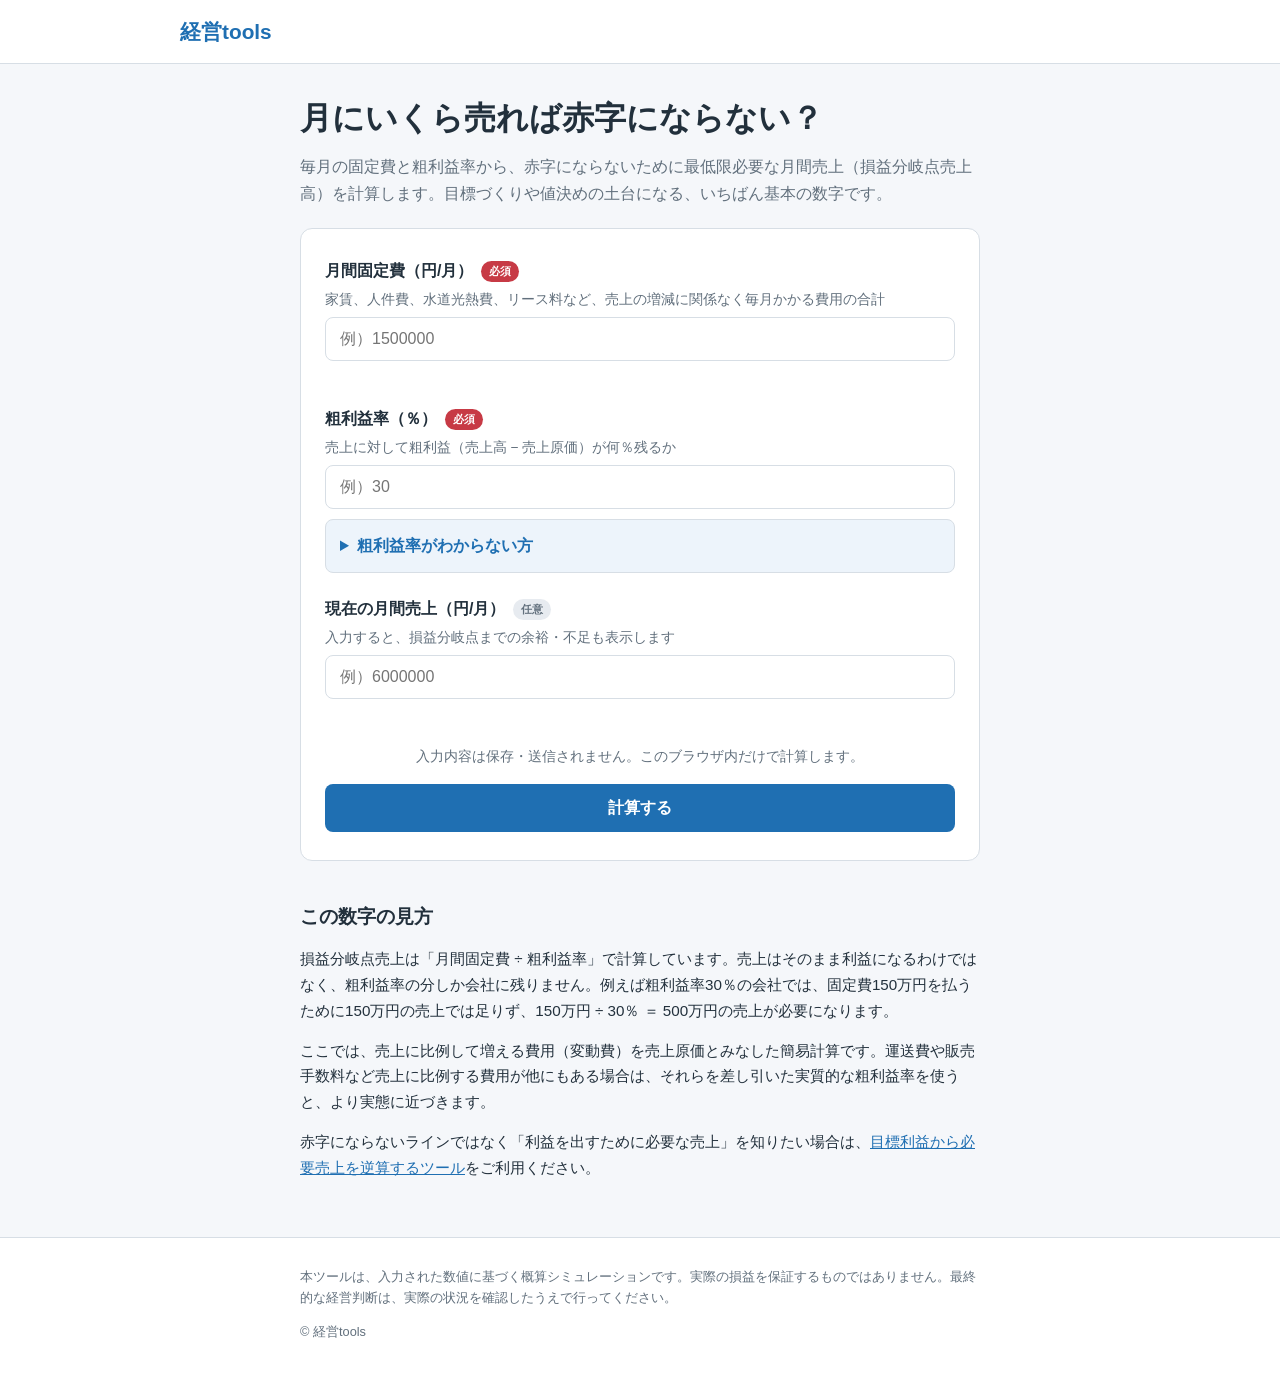
==== breakeven/index.html @ cab53074 "feat: add break-even point simulator Co-Authored-By: Claude Fable 5 <noreply@anthropic.com>" ====
<!DOCTYPE html>
<html lang="ja">
<head>
  <meta charset="UTF-8">
  <meta name="viewport" content="width=device-width, initial-scale=1">
  <title>月にいくら売れば赤字にならない？損益分岐点シミュレーター｜経営tools</title>
  <meta name="description" content="月間の固定費と粗利益率を入れるだけで、赤字にならないために必要な月間売上（損益分岐点売上高）を無料で計算します。登録不要・入力内容は保存されません。">
  <link rel="canonical" href="https://keiei-tools.jp/breakeven/">
  <meta property="og:type" content="website">
  <meta property="og:site_name" content="経営tools">
  <meta property="og:title" content="月にいくら売れば赤字にならない？（損益分岐点）">
  <meta property="og:description" content="月間固定費と粗利益率から、赤字にならないために必要な月間売上を無料で計算できます。">
  <meta property="og:url" content="https://keiei-tools.jp/breakeven/">
  <meta name="twitter:card" content="summary">
  <link rel="stylesheet" href="../css/style.css">
</head>
<body>
  <header class="site-header">
    <div class="container">
      <a class="site-logo" href="../">経営tools</a>
    </div>
  </header>

  <main class="container narrow">
    <h1 class="page-title">月にいくら売れば赤字にならない？</h1>
    <p class="page-lead">毎月の固定費と粗利益率から、赤字にならないために最低限必要な月間売上（損益分岐点売上高）を計算します。目標づくりや値決めの土台になる、いちばん基本の数字です。</p>

    <form id="breakeven-form" class="panel" novalidate autocomplete="off">
      <div class="field">
        <label for="monthly-fixed-cost">月間固定費（円/月）<span class="badge badge-required">必須</span></label>
        <p class="field-desc" id="monthly-fixed-cost-desc">家賃、人件費、水道光熱費、リース料など、売上の増減に関係なく毎月かかる費用の合計</p>
        <input type="number" id="monthly-fixed-cost" inputmode="numeric" min="0" step="1" placeholder="例）1500000" aria-describedby="monthly-fixed-cost-desc monthly-fixed-cost-error">
        <p class="field-aid" id="monthly-fixed-cost-aid"></p>
        <p class="field-error" id="monthly-fixed-cost-error" hidden></p>
      </div>

      <div class="field">
        <label for="gross-margin">粗利益率（％）<span class="badge badge-required">必須</span></label>
        <p class="field-desc" id="gross-margin-desc">売上に対して粗利益（売上高 − 売上原価）が何％残るか</p>
        <input type="number" id="gross-margin" inputmode="decimal" min="0" max="100" step="0.1" placeholder="例）30" aria-describedby="gross-margin-desc gross-margin-error">
        <p class="field-error" id="gross-margin-error" hidden></p>

        <details class="margin-helper">
          <summary>粗利益率がわからない方</summary>
          <div class="margin-helper-body">
            <p class="field-desc">直近1年間など、わかる範囲の「売上高」と「売上原価」を入力してください。粗利益率 ＝（売上高 − 売上原価）÷ 売上高 × 100 で計算し、上の入力欄に反映します。</p>
            <div class="field">
              <label for="helper-sales">売上高（円）</label>
              <input type="number" id="helper-sales" inputmode="numeric" min="0" step="1" placeholder="例）100000000" aria-describedby="helper-sales-error">
              <p class="field-aid" id="helper-sales-aid"></p>
              <p class="field-error" id="helper-sales-error" hidden></p>
            </div>
            <div class="field">
              <label for="helper-cost">売上原価（円）</label>
              <input type="number" id="helper-cost" inputmode="numeric" min="0" step="1" placeholder="例）70000000" aria-describedby="helper-cost-error">
              <p class="field-aid" id="helper-cost-aid"></p>
              <p class="field-error" id="helper-cost-error" hidden></p>
            </div>
            <button type="button" class="btn btn-secondary" id="apply-margin">粗利益率を計算して反映</button>
            <p class="field-error" id="margin-helper-error" hidden></p>
            <p class="helper-result" id="margin-helper-result" hidden></p>
          </div>
        </details>
      </div>

      <div class="field">
        <label for="current-sales">現在の月間売上（円/月）<span class="badge badge-optional">任意</span></label>
        <p class="field-desc" id="current-sales-desc">入力すると、損益分岐点までの余裕・不足も表示します</p>
        <input type="number" id="current-sales" inputmode="numeric" min="0" step="1" placeholder="例）6000000" aria-describedby="current-sales-desc current-sales-error">
        <p class="field-aid" id="current-sales-aid"></p>
        <p class="field-error" id="current-sales-error" hidden></p>
      </div>

      <p class="privacy-note">入力内容は保存・送信されません。このブラウザ内だけで計算します。</p>

      <button type="submit" class="btn btn-primary btn-block">計算する</button>
    </form>

    <section id="result" class="result" aria-live="polite" hidden></section>

    <section class="explain">
      <h2>この数字の見方</h2>
      <p>損益分岐点売上は「月間固定費 ÷ 粗利益率」で計算しています。売上はそのまま利益になるわけではなく、粗利益率の分しか会社に残りません。例えば粗利益率30％の会社では、固定費150万円を払うために150万円の売上では足りず、150万円 ÷ 30％ ＝ 500万円の売上が必要になります。</p>
      <p>ここでは、売上に比例して増える費用（変動費）を売上原価とみなした簡易計算です。運送費や販売手数料など売上に比例する費用が他にもある場合は、それらを差し引いた実質的な粗利益率を使うと、より実態に近づきます。</p>
      <p>赤字にならないラインではなく「利益を出すために必要な売上」を知りたい場合は、<a href="../target-profit/">目標利益から必要売上を逆算するツール</a>をご利用ください。</p>
    </section>
  </main>

  <footer class="site-footer">
    <div class="container narrow">
      <p class="disclaimer">本ツールは、入力された数値に基づく概算シミュレーションです。実際の損益を保証するものではありません。最終的な経営判断は、実際の状況を確認したうえで行ってください。</p>
      <p class="copyright">© 経営tools</p>
    </div>
  </footer>

  <script src="../js/common.js" defer></script>
  <script src="../js/breakeven.js" defer></script>
</body>
</html>
---- css/style.css ----
/* ============================================================
   経営tools 共通スタイル
   - 外部フォント・フレームワーク不使用（OS標準の日本語フォント）
   - 清潔感・信頼感・数字の読みやすさを優先
   ============================================================ */

:root {
  --color-bg: #f5f7fa;
  --color-surface: #ffffff;
  --color-text: #22303c;
  --color-muted: #62707d;
  --color-primary: #1f6fb2;
  --color-primary-dark: #185a91;
  --color-accent-bg: #edf4fb;
  --color-border: #d7dee5;
  --color-error: #c73a45;
  --color-success: #1e7e4d;
}

* {
  box-sizing: border-box;
}

html {
  -webkit-text-size-adjust: 100%;
}

body {
  margin: 0;
  background: var(--color-bg);
  color: var(--color-text);
  font-family: -apple-system, BlinkMacSystemFont, "Segoe UI",
    "Hiragino Kaku Gothic ProN", "Hiragino Sans", "Yu Gothic UI",
    "Yu Gothic", "Meiryo", sans-serif;
  font-size: 16px;
  line-height: 1.7;
}

[hidden] {
  display: none !important;
}

a {
  color: var(--color-primary);
}

:focus-visible {
  outline: 3px solid rgba(31, 111, 178, 0.45);
  outline-offset: 2px;
}

.container {
  max-width: 960px;
  margin: 0 auto;
  padding-left: 20px;
  padding-right: 20px;
}

.container.narrow {
  max-width: 720px;
}

/* ---------- ヘッダー ---------- */

.site-header {
  background: var(--color-surface);
  border-bottom: 1px solid var(--color-border);
}

.site-logo {
  display: inline-block;
  padding: 14px 0;
  font-size: 1.3rem;
  font-weight: 700;
  color: var(--color-primary);
  text-decoration: none;
}

/* ---------- トップページ ---------- */

.hero {
  padding: 56px 0 36px;
  text-align: center;
}

.hero h1 {
  margin: 0 0 14px;
  font-size: clamp(1.6rem, 4.5vw, 2.3rem);
  line-height: 1.4;
}

.hero-lead {
  margin: 0;
  color: var(--color-muted);
}

.tools {
  padding: 8px 0 64px;
}

.tools h2 {
  margin: 0 0 20px;
  text-align: center;
  font-size: 1.3rem;
}

.tool-card {
  max-width: 560px;
  margin: 0 auto;
  padding: 28px 24px;
  background: var(--color-surface);
  border: 1px solid var(--color-border);
  border-radius: 12px;
  box-shadow: 0 2px 8px rgba(34, 48, 60, 0.06);
}

.tool-card h3 {
  margin: 0 0 10px;
  font-size: 1.2rem;
  line-height: 1.5;
}

.tool-card p {
  margin: 0 0 20px;
  font-size: 0.95rem;
}

.tool-note {
  margin: 14px 0 0 !important;
  font-size: 0.85rem;
  color: var(--color-muted);
  text-align: center;
}

/* ---------- ボタン ---------- */

.btn {
  display: inline-block;
  min-height: 48px;
  padding: 12px 28px;
  border: none;
  border-radius: 8px;
  font-family: inherit;
  font-size: 1rem;
  font-weight: 700;
  line-height: 1.5;
  text-align: center;
  text-decoration: none;
  cursor: pointer;
}

.btn-primary {
  background: var(--color-primary);
  color: #fff;
}

.btn-primary:hover {
  background: var(--color-primary-dark);
}

.btn-secondary {
  background: var(--color-surface);
  color: var(--color-primary);
  border: 1px solid var(--color-primary);
}

.btn-secondary:hover {
  background: var(--color-accent-bg);
}

.btn-block {
  display: block;
  width: 100%;
}

/* ---------- ツールページ共通 ---------- */

.page-title {
  margin: 32px 0 12px;
  font-size: clamp(1.5rem, 4.5vw, 2rem);
  line-height: 1.4;
}

.page-lead {
  margin: 0 0 20px;
  color: var(--color-muted);
}

.note-box {
  margin: 0 0 28px;
  padding: 14px 16px;
  background: var(--color-accent-bg);
  border-left: 4px solid var(--color-primary);
  border-radius: 0 8px 8px 0;
  font-size: 0.95rem;
}

.note-box p {
  margin: 0;
}

.panel {
  padding: 28px 24px;
  background: var(--color-surface);
  border: 1px solid var(--color-border);
  border-radius: 12px;
}

/* ---------- フォーム ---------- */

.field {
  margin-bottom: 22px;
}

.field label {
  display: block;
  margin-bottom: 4px;
  font-weight: 700;
}

.badge {
  display: inline-block;
  margin-left: 8px;
  padding: 1px 8px;
  border-radius: 999px;
  font-size: 0.7rem;
  font-weight: 700;
  vertical-align: middle;
}

.badge-required {
  background: var(--color-error);
  color: #fff;
}

.badge-optional {
  background: #e7ebf0;
  color: var(--color-muted);
}

.field-desc {
  margin: 0 0 6px;
  font-size: 0.85rem;
  color: var(--color-muted);
}

input[type="number"] {
  width: 100%;
  padding: 12px 14px;
  border: 1px solid var(--color-border);
  border-radius: 8px;
  background: var(--color-surface);
  color: var(--color-text);
  font-family: inherit;
  font-size: 16px;
}

input[type="number"]:focus {
  border-color: var(--color-primary);
  outline: 2px solid rgba(31, 111, 178, 0.35);
  outline-offset: 1px;
}

input[type="number"].input-error {
  border-color: var(--color-error);
}

/* 数値入力のスピンボタンを非表示（金額入力では不要のため） */
input[type="number"]::-webkit-outer-spin-button,
input[type="number"]::-webkit-inner-spin-button {
  -webkit-appearance: none;
  margin: 0;
}

input[type="number"] {
  -moz-appearance: textfield;
}

.field-aid {
  margin: 6px 0 0;
  min-height: 1.2em;
  font-size: 0.85rem;
  color: var(--color-muted);
}

.field-error {
  margin: 6px 0 0;
  font-size: 0.85rem;
  font-weight: 700;
  color: var(--color-error);
}

/* ---------- 粗利益率の補助機能 ---------- */

.margin-helper {
  margin-top: 10px;
  background: var(--color-accent-bg);
  border: 1px solid var(--color-border);
  border-radius: 8px;
}

.margin-helper summary {
  padding: 12px 14px;
  color: var(--color-primary);
  font-weight: 700;
  cursor: pointer;
}

.margin-helper-body {
  padding: 4px 14px 16px;
}

.margin-helper-body .field {
  margin-bottom: 14px;
}

.helper-result {
  margin: 10px 0 0;
  font-size: 0.9rem;
  font-weight: 700;
  color: var(--color-success);
}

.privacy-note {
  margin: 24px 0 16px;
  text-align: center;
  font-size: 0.85rem;
  color: var(--color-muted);
}

/* ---------- 結果表示 ---------- */

.result {
  margin-top: 32px;
  padding: 28px 24px;
  background: var(--color-surface);
  border: 2px solid var(--color-primary);
  border-radius: 12px;
}

.result-kicker {
  display: inline-block;
  margin: 0 0 14px;
  padding: 4px 14px;
  background: var(--color-primary);
  color: #fff;
  border-radius: 999px;
  font-size: 0.8rem;
  font-weight: 700;
  letter-spacing: 0.05em;
}

.result-hero-label {
  margin: 0;
  font-size: 0.9rem;
  color: var(--color-muted);
}

.result-hero {
  margin: 4px 0 12px;
  font-size: 1.1rem;
}

.result-hero strong {
  font-size: clamp(2rem, 8vw, 2.75rem);
  font-weight: 800;
  color: var(--color-primary);
  line-height: 1.3;
}

.result-lead {
  margin: 0;
  font-size: 0.9rem;
  color: var(--color-muted);
}

.result-block {
  margin-top: 24px;
  padding-top: 16px;
  border-top: 1px solid var(--color-border);
}

.result-block h3 {
  margin: 0 0 8px;
  font-size: 1.05rem;
}

.result-row {
  display: flex;
  flex-wrap: wrap;
  justify-content: space-between;
  gap: 4px 12px;
  padding: 8px 0;
  border-bottom: 1px dashed var(--color-border);
}

.result-row-label {
  flex: 1 1 auto;
}

.result-row-value {
  flex: 0 0 auto;
  margin-left: auto;
  font-weight: 700;
  white-space: nowrap;
}

.result-row-total .result-row-label {
  font-weight: 700;
}

.result-row-total .result-row-value {
  color: var(--color-primary);
}

.result-note {
  margin: 10px 0 0;
  font-size: 0.8rem;
  color: var(--color-muted);
}

/* ---------- 説明・フッター ---------- */

.explain {
  margin-top: 40px;
}

.explain h2 {
  margin: 0 0 12px;
  font-size: 1.2rem;
}

.explain p {
  margin: 0 0 14px;
  font-size: 0.95rem;
}

.site-footer {
  margin-top: 56px;
  padding: 28px 0 40px;
  background: var(--color-surface);
  border-top: 1px solid var(--color-border);
}

.disclaimer {
  margin: 0 0 12px;
  font-size: 0.8rem;
  color: var(--color-muted);
}

.copyright {
  margin: 0;
  font-size: 0.8rem;
  color: var(--color-muted);
}

/* ---------- スマートフォン ---------- */

@media (max-width: 600px) {
  .container {
    padding-left: 16px;
    padding-right: 16px;
  }

  .hero {
    padding: 40px 0 24px;
  }

  .panel,
  .result {
    padding: 20px 16px;
  }

  .tool-card {
    padding: 22px 18px;
  }
}
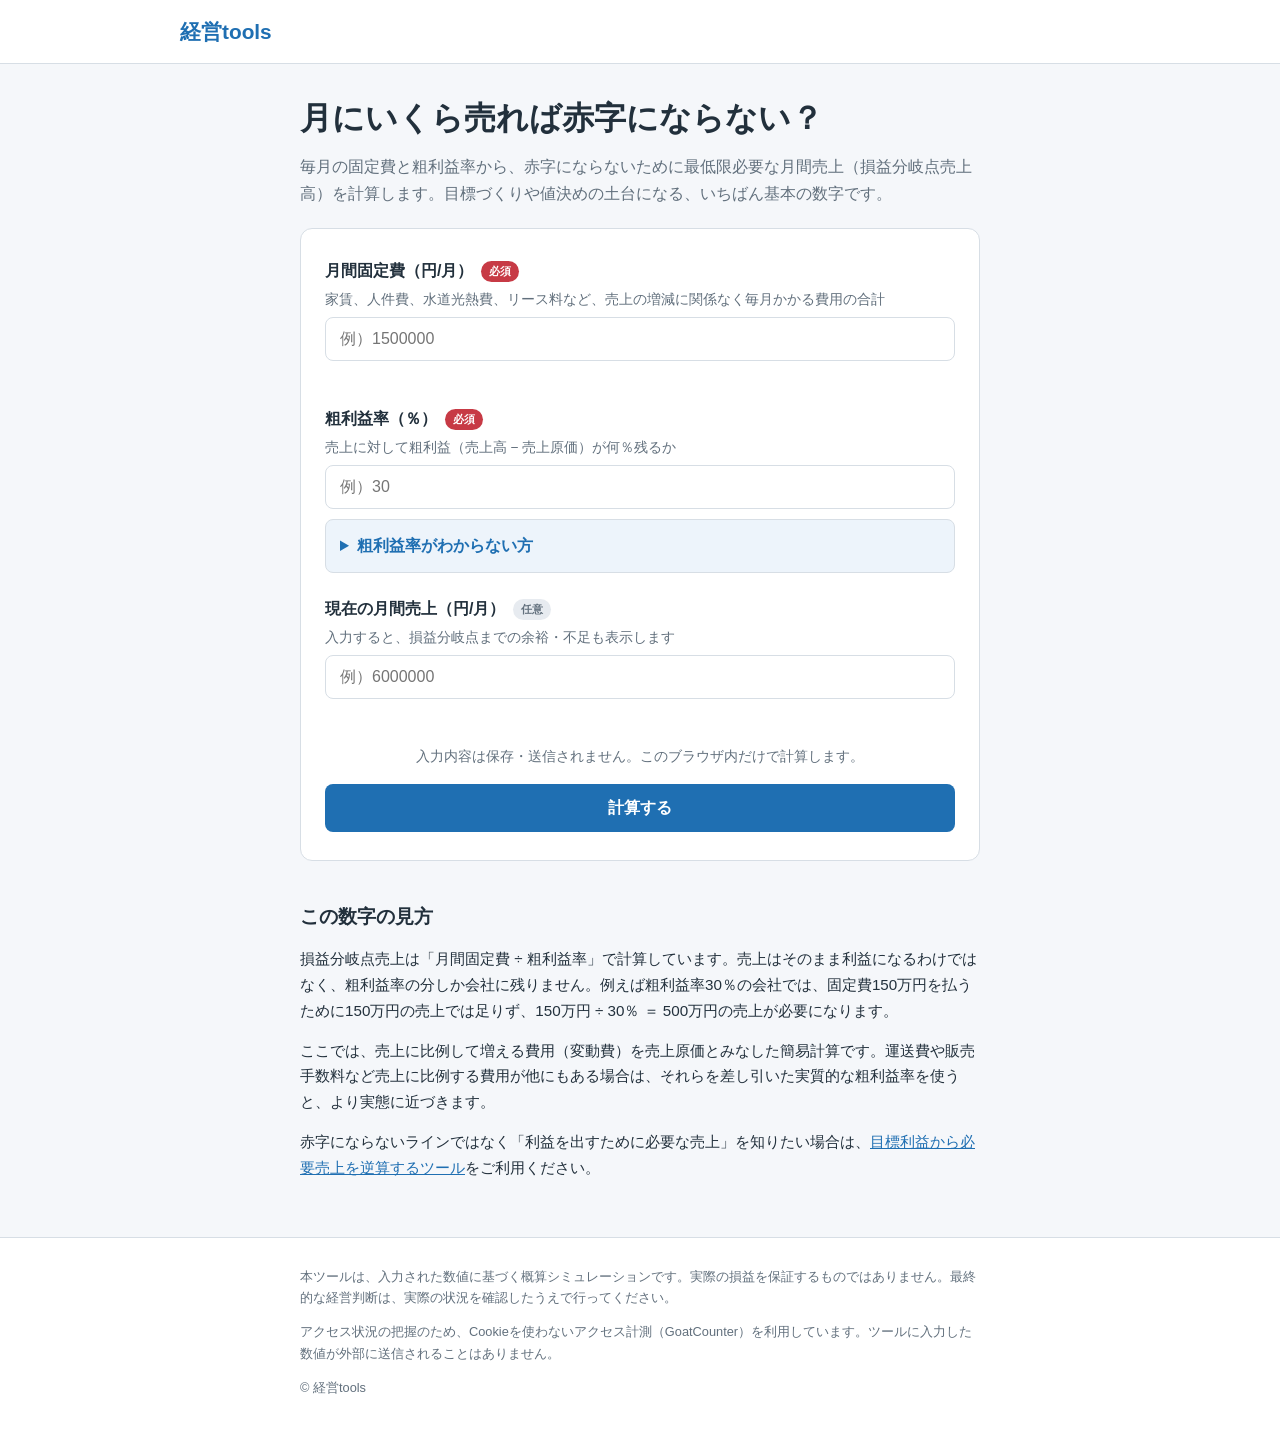
==== commit aba2c514: "feat: add cookie-less analytics via GoatCounter 全ページに計測タグ、計算成功イベント（KT.trackEvent）、 フッターの計測説明を追加。入力値は" ====
--- a/breakeven/index.html
+++ b/breakeven/index.html
@@ -11,7 +11,10 @@
   <meta property="og:title" content="月にいくら売れば赤字にならない？（損益分岐点）">
   <meta property="og:description" content="月間固定費と粗利益率から、赤字にならないために必要な月間売上を無料で計算できます。">
   <meta property="og:url" content="https://keiei-tools.jp/breakeven/">
-  <meta name="twitter:card" content="summary">
+  <meta property="og:image" content="https://keiei-tools.jp/og-image.png">
+  <meta name="twitter:card" content="summary_large_image">
+  <link rel="icon" href="../favicon.svg" type="image/svg+xml">
+  <link rel="apple-touch-icon" href="../apple-touch-icon.png">
   <link rel="stylesheet" href="../css/style.css">
 </head>
 <body>
@@ -89,11 +92,13 @@
   <footer class="site-footer">
     <div class="container narrow">
       <p class="disclaimer">本ツールは、入力された数値に基づく概算シミュレーションです。実際の損益を保証するものではありません。最終的な経営判断は、実際の状況を確認したうえで行ってください。</p>
+      <p class="analytics-note">アクセス状況の把握のため、Cookieを使わないアクセス計測（GoatCounter）を利用しています。ツールに入力した数値が外部に送信されることはありません。</p>
       <p class="copyright">© 経営tools</p>
     </div>
   </footer>
 
   <script src="../js/common.js" defer></script>
   <script src="../js/breakeven.js" defer></script>
+  <script data-goatcounter="https://keiei-tools.goatcounter.com/count" async src="https://gc.zgo.at/count.js"></script>
 </body>
 </html>
--- a/css/style.css
+++ b/css/style.css
@@ -132,6 +132,48 @@
   text-align: center;
 }
 
+.tools-note {
+  margin: 0 0 20px;
+  text-align: center;
+  font-size: 0.85rem;
+  color: var(--color-muted);
+}
+
+.tool-grid {
+  display: grid;
+  grid-template-columns: 1fr;
+  gap: 20px;
+}
+
+.tool-grid .tool-card {
+  max-width: none;
+  margin: 0;
+  display: flex;
+  flex-direction: column;
+  padding: 24px 20px;
+}
+
+.tool-grid .tool-card h3 {
+  font-size: 1.1rem;
+}
+
+.tool-grid .tool-card p {
+  flex: 1 1 auto;
+  margin-bottom: 16px;
+}
+
+@media (min-width: 640px) {
+  .tool-grid {
+    grid-template-columns: repeat(2, 1fr);
+  }
+}
+
+@media (min-width: 960px) {
+  .tool-grid {
+    grid-template-columns: repeat(3, 1fr);
+  }
+}
+
 /* ---------- ボタン ---------- */
 
 .btn {
@@ -374,6 +416,14 @@
   color: var(--color-muted);
 }
 
+/* 数字ではなく文章で結論を伝える場合の表示 */
+.result-message {
+  margin: 6px 0 12px;
+  font-size: 1.05rem;
+  font-weight: 700;
+  line-height: 1.7;
+}
+
 .result-block {
   margin-top: 24px;
   padding-top: 16px;
@@ -448,6 +498,12 @@
   color: var(--color-muted);
 }
 
+.analytics-note {
+  margin: 0 0 12px;
+  font-size: 0.8rem;
+  color: var(--color-muted);
+}
+
 .copyright {
   margin: 0;
   font-size: 0.8rem;
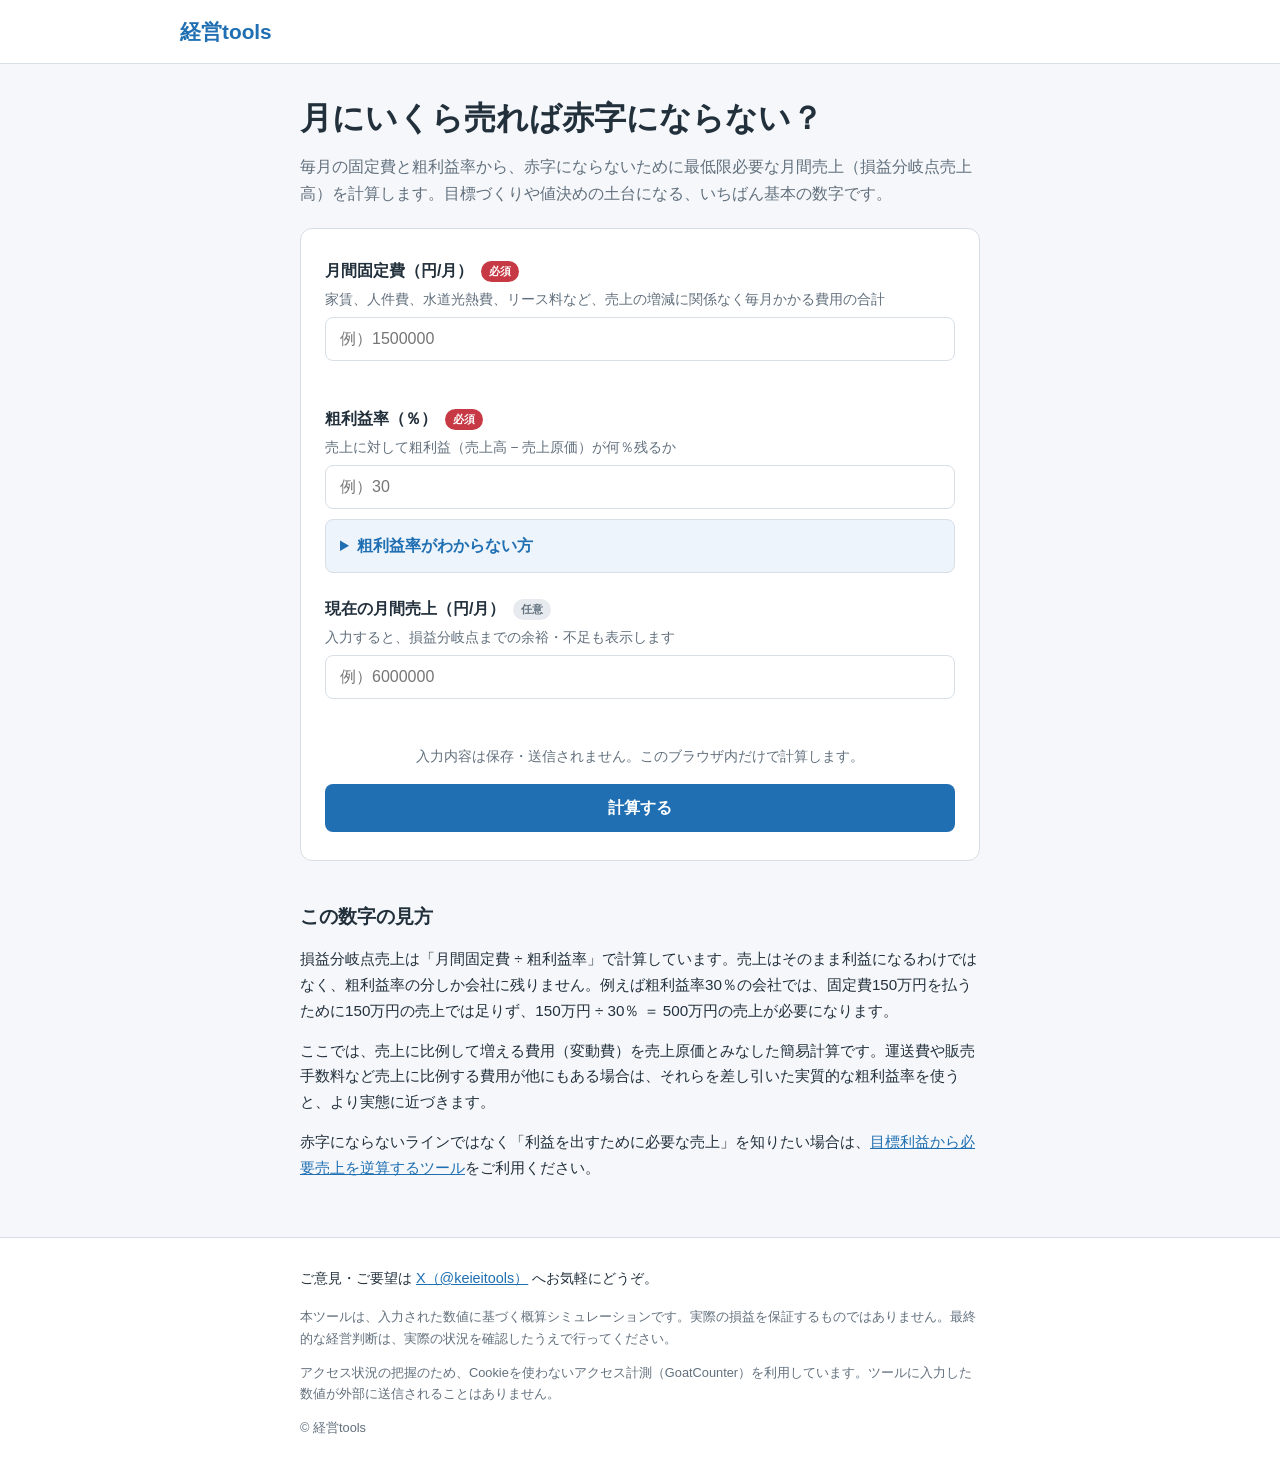
==== commit b609ead7: "feat: add X feedback link to all page footers Co-Authored-By: Claude Fable 5 <noreply@anthropic.com>" ====
--- a/breakeven/index.html
+++ b/breakeven/index.html
@@ -91,6 +91,7 @@
 
   <footer class="site-footer">
     <div class="container narrow">
+      <p class="feedback-link">ご意見・ご要望は <a href="https://x.com/keieitools" target="_blank" rel="noopener">X（@keieitools）</a> へお気軽にどうぞ。</p>
       <p class="disclaimer">本ツールは、入力された数値に基づく概算シミュレーションです。実際の損益を保証するものではありません。最終的な経営判断は、実際の状況を確認したうえで行ってください。</p>
       <p class="analytics-note">アクセス状況の把握のため、Cookieを使わないアクセス計測（GoatCounter）を利用しています。ツールに入力した数値が外部に送信されることはありません。</p>
       <p class="copyright">© 経営tools</p>
--- a/css/style.css
+++ b/css/style.css
@@ -492,6 +492,11 @@
   border-top: 1px solid var(--color-border);
 }
 
+.feedback-link {
+  margin: 0 0 16px;
+  font-size: 0.9rem;
+}
+
 .disclaimer {
   margin: 0 0 12px;
   font-size: 0.8rem;
